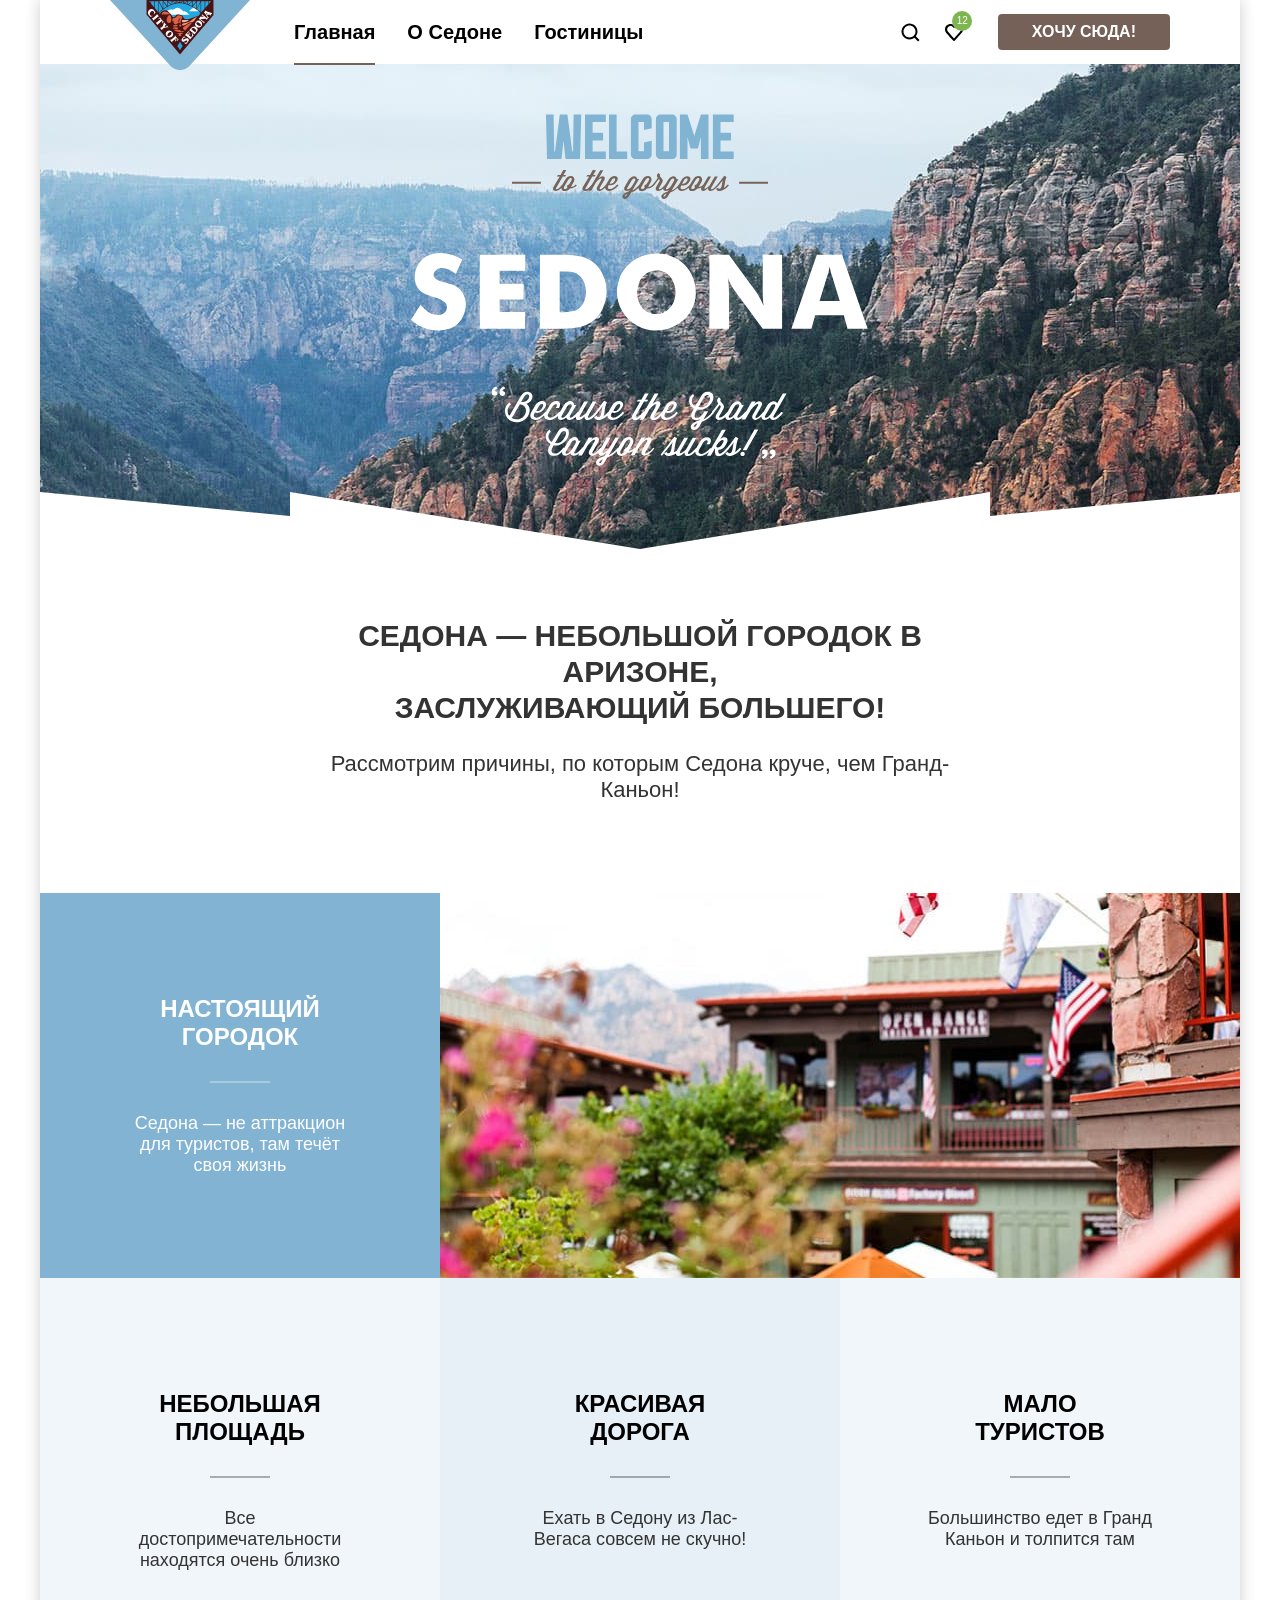
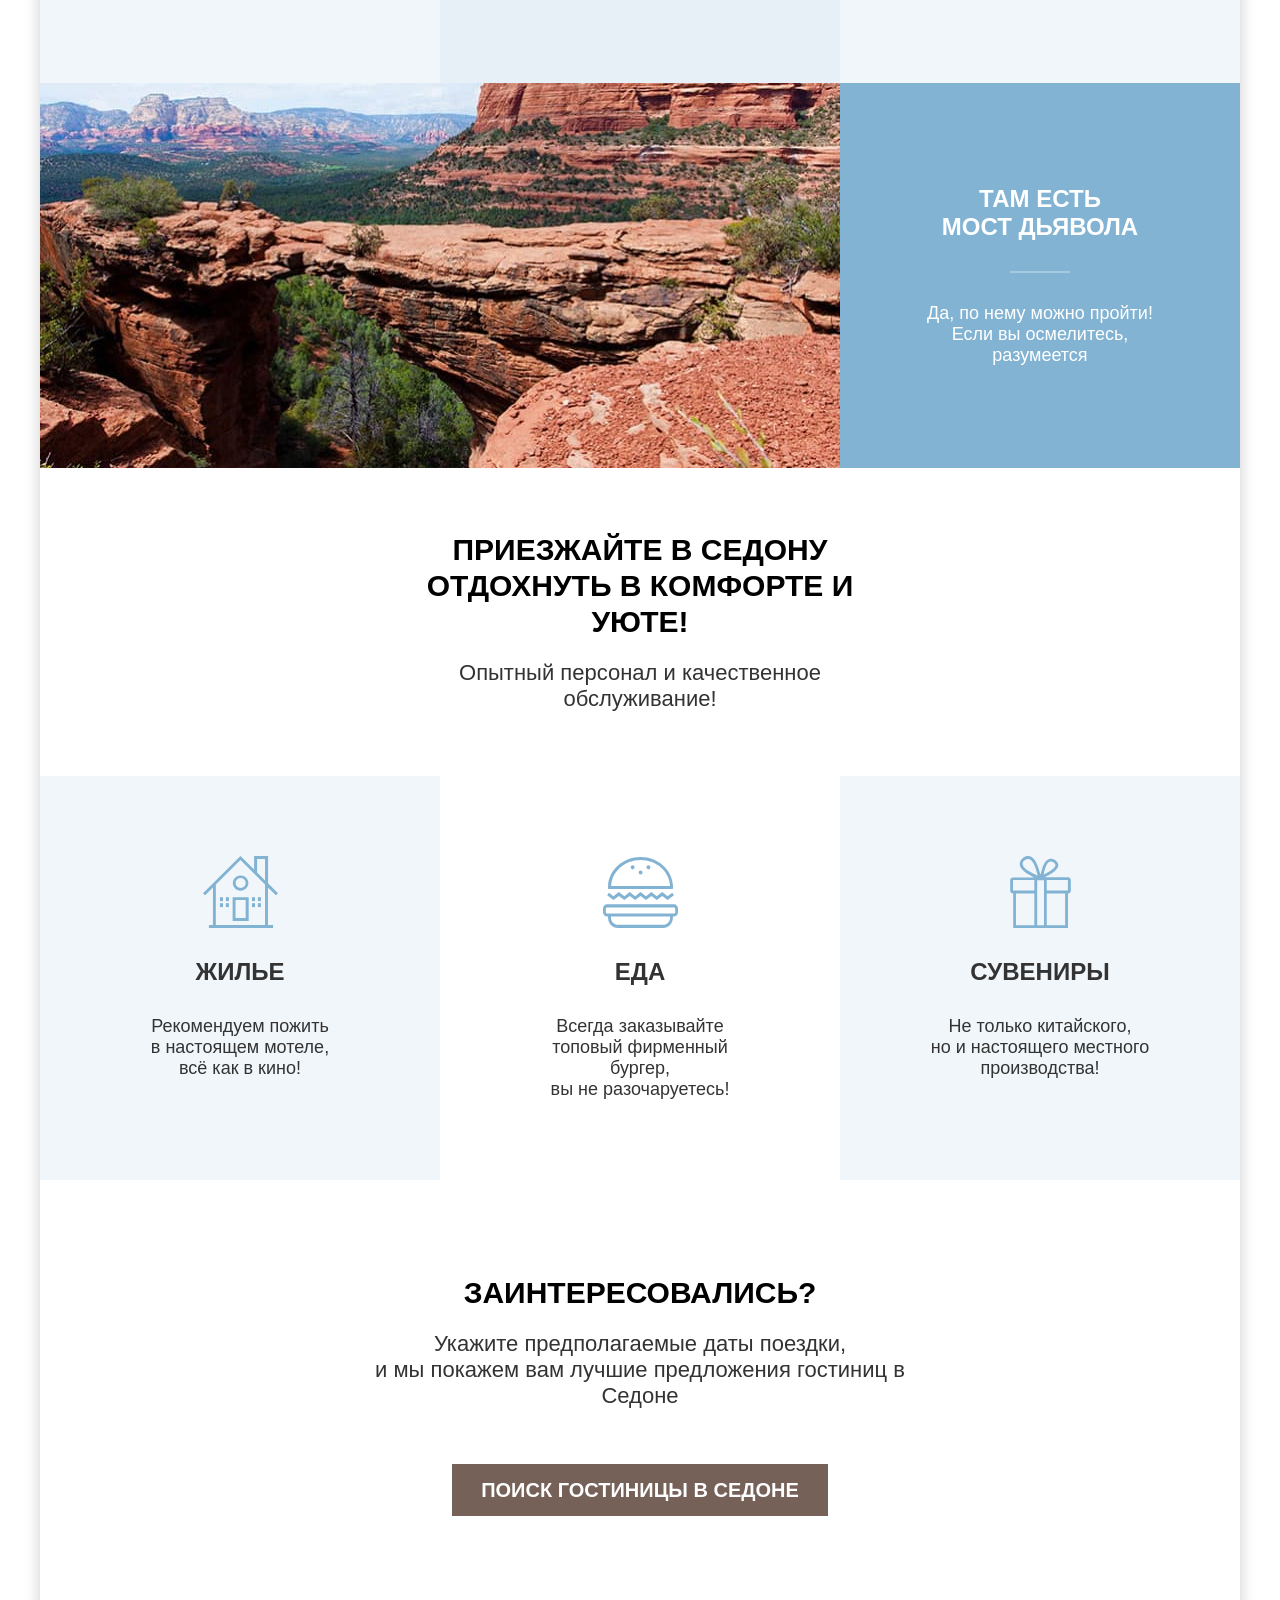
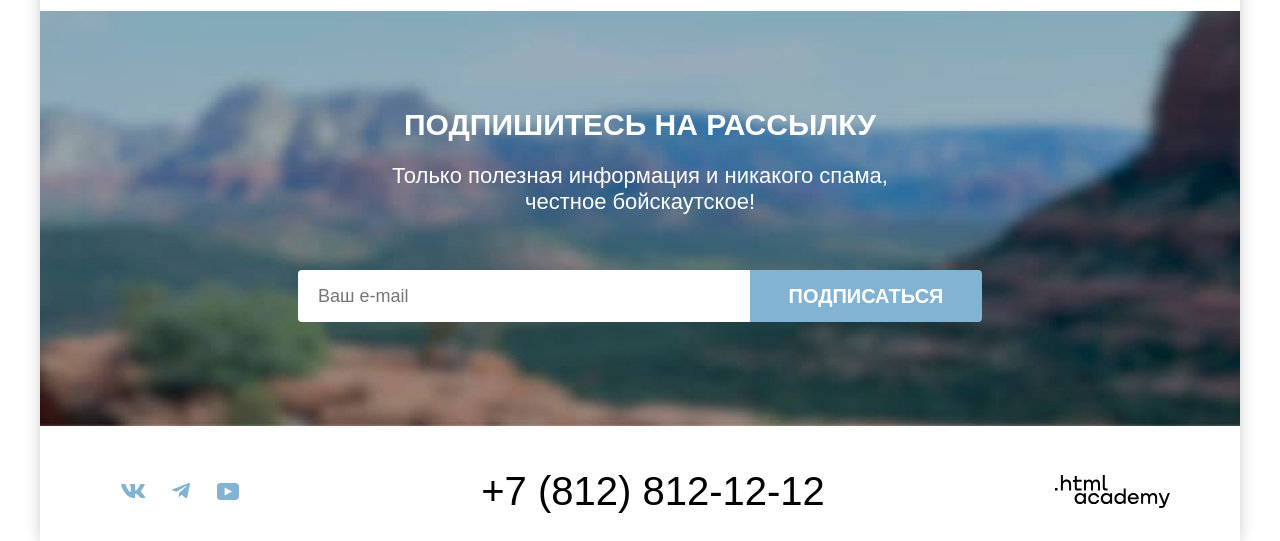
==== index.html @ 86e35dd7 "Merge pull request #1 from SvetLanna102/master" ====
<!doctype html>
<html lang="ru">

  <head>
    <meta charset="utf-8">
    <title>HTML Academy: Седона</title>
    <link rel="icon" sizes="32x32" href="favicon.ico">
    <link rel="stylesheet" href="styles/styles.css">
  </head>

  <body>
    <div class="page-container">
      <header data-test="header" class="header-page">

        <a class="navigation-logo" href="index.html">
          <img class="header-page-logo" src="images/logo-sedona.svg" width="140" height="70"
            alt="Логотип городка Седона">
        </a>
        <nav class="navigation">
          <ul class="navigation-list">
            <li class="navigation-item">
              <a class="navigation-link navgation-link-current" href="index.html" aria-current="page">Главная</a>
            </li>
            <li class="navigation-item">
              <a class="navigation-link" href="#">О Седоне</a>
            </li>
            <li class="navigation-item">
              <a class="navigation-link" href="catalog.html">Гостиницы</a>
            </li>
          </ul>
          <ul class="navigation-user">
            <li class="navigation-user-item">
              <a class="navigation-user-link navigation-link-search" href="#">
                <span class="visually-hidden">Поиск</span>
              </a>
            </li>
            <li class="navigation-user-item">
              <a class="navigation-user-link navigation-link-favourites" href="#">
                <span class="visually-hidden">Избранное</span>
                <span class="count">12</span>
              </a>
            </li>
            <li class="navigation-user-item">
              <a class="navigation-link-button" href="#">Хочу сюда!</a>
            </li>
          </ul>
        </nav>

      </header>
      <main data-test="main" class="main-container main-index">
        <section data-test="hero" class="hero">
          <h1 class="visually-hidden">О Седоне</h1>
          <img class="hero-img" src="images/welcome.svg" width="458" height="352"
            alt="Welcome to the gorgeous Sedona, because the Grand Canyon sucks!">
        </section>
        <section data-test="advantages" class="advantages">
          <h2 class="title">Седона — небольшой городок в Аризоне,<br> заслуживающий большего!</h2>
          <p class="text">Рассмотрим причины, по которым Седона круче, чем Гранд-Каньон!</p>
        </section>
        <section data-test="advantages" class="advantages-description">
          <h2 class="visually-hidden">Преимущества</h2>
          <ul class="advantages-list">
            <li class="advantages-item-foto">
              <div class="advantages-item-container">
                <h3 class="advantages-title-foto">Настоящий городок</h3>
                <p class="advantages-item-description-foto">
                  Седона — не аттракцион для туристов, там течёт своя жизнь
                </p>
              </div>
              <img class="images-street" src="images/photo-street-sedona.jpg" width="800" height="385"
                alt="Вид городка Седона">
            </li>
            <li class="advantages-item">
              <h3 class="advantages-title">Небольшая<br> площадь</h3>
              <p class="advantages-item-description">
                Все достопримечательности находятся очень близко
              </p>
            </li>
            <li class="advantages-item">
              <h3 class="advantages-title">Красивая<br> дорога</h3>
              <p class="advantages-item-description">Ехать в Седону из Лас-Вегаса совсем не скучно!
              </p>
            </li>
            <li class="advantages-item">
              <h3 class="advantages-title">Мало<br> туристов</h3>
              <p class="advantages-item-description">
                Большинство едет в Гранд Каньон и толпится там
              </p>
            </li>
            <li class="advantages-item-foto advantages-item-foto-reverse">
              <div class="advantages-item-container">
                <h3 class="advantages-title-foto">Там есть<br> мост дьявола</h3>
                <p class="advantages-item-description-foto">
                  Да, по нему можно пройти! Если вы осмелитесь, разумеется
                </p>
              </div>
              <img class="images-bridge" src="images/photo-devil-bridge.jpg" width="800" height="385"
                alt="Фото мост дьявола">
            </li>
          </ul>
        </section>
        <section data-test="service" class="services">
          <div class="invitation">
            <h2 class="services-title">
              Приезжайте в Седону отдохнуть в комфорте и уюте!
            </h2>
            <p class="services-description">
              Опытный персонал и качественное обслуживание!
            </p>
          </div>
          <ul class="services-list ">
            <li class="services-item services-item-housing">
              <h3 class="services-item-title">ЖИЛЬЕ</h3>
              <p class="services-item-description">
                Рекомендуем пожить<br> в настоящем мотеле,<br> всё как в кино!
              </p>
            </li>
            <li class="services-item services-item-food">
              <h3 class="services-item-title">ЕДА</h3>
              <p class="services-item-description">
                Всегда заказывайте<br> топовый фирменный бургер,<br> вы не разочаруетесь!
              </p>
            </li>
            <li class="services-item services-item-souvenirs">
              <h3 class="services-item-title">СУВЕНИРЫ</h3>
              <p class="services-item-description">
                Не только китайского,<br> но и настоящего местного<br> производства!
              </p>
            </li>
          </ul>
        </section>
        <section data-test="search" class="booking">
          <h2 class="booking-title">Заинтересовались?</h2>
          <p class="booking-description">
            Укажите предполагаемые даты поездки,<br> и мы покажем вам лучшие
            предложения гостиниц в Седоне
          </p>
          <button class="button-search" type="button">Поиск гостиницы в Седоне</button>
        </section>
        <section data-test="subscribe" class="subscribe">
          <h2 class="subscribe-title">Подпишитесь на рассылку</h2>
          <p class="subscribe-note">
            Только полезная информация и никакого спама,<br> честное бойскаутское!
          </p>
          <form class="subscribe-form" action="https://echo.htmlacademy.ru/" method="post">
            <label for="subscribe-email" class="visually-hidden">Email</label>
            <input class="subscribe-field" placeholder="Ваш e-mail" type="email" name="subscribe-email"
              id="subscribe-email" required>
            <button class="button subscribe-button" type="submit">
              Подписаться
            </button>
          </form>
        </section>
      </main>
      <footer data-test="footer" class="page-footer">
        <ul class="footer-social-list">
          <li class="footer-social-item">
            <a class="button-social-vk" href="https://vk.ru/htmlacademy">
              <span class="visually-hidden">ВКонтакте</span>
            </a>
          </li>
          <li class="footer-social-item">
            <a class="button-social-telegram" href="https://t.me/s/htmlacademy">
              <span class="visually-hidden">Телеграм</span>
            </a>
          </li>
          <li class="footer-social-item">
            <a class="button-social-youtube" href="https://www.youtube.com/c/HTMLAcademyRUS">
              <span class="visually-hidden">Ютуб</span>
            </a>
          </li>
        </ul>
        <a class="contacts-phone" href="tel:88128121212">+7 (812) 812-12-12</a>
        <a class="htmlacademy-link" href="https://htmlacademy.ru/">
          <span class="visually-hidden">"Логотип HTML academy"</span>
        </a>
      </footer>
    </div>
    <div class="modal-container modal-container-close">
      <div data-test="modal" class="modal modal-search">
        <section class="modal-content">
          <h2 class="modal-title">Поиск гостиницы в Седоне</h2>
          <button class="modal-close-button" type="button"><span class="visually-hidden">Закрыть</span>
          </button>
        </section>
        <form class="form-search-hotel" action="https://echo.htmlacademy.ru/" method="post">
          <div class="modal-field-group">
            <div class="input-row">
              <label class="modal-label" for="arrival-date">Дата Заезда:</label>
              <div class="input-wrapper">
                <input class="modal-input" type="text" name="check-in" id="arrival-date" value="27 апреля 2020"
                  placeholder="Укажите дату" required>
              </div>
            </div>
            <span class="modal-error-text">Мы не можем отправить вас в прошлое.</span>
          </div>
          <div class="modal-field-group">
            <div class="input-row">
              <label class="modal-label" for="departure-date">Дата Выезда:</label>
              <div class="input-wrapper">
                <input class="modal-input" type="text" name="check-out" id="departure-date" value="1 сентября 2023"
                  placeholder="Укажите дату" required>
              </div>
            </div>
            <span class="modal-success-text">На эти даты есть свободные номера. Пока есть.</span>
          </div>
          <div class="modal-counters">
            <div class="counter-group">
              <label class="modal-label" for="adults">Взрослые:</label>
              <div class="counter">
                <button class="counter-button counter-minus" type="button" aria-label="Уменьшить">
                  <span class="icon-minus"></span>
                  <span class="visually-hidden">Меньше</span>
                </button>
                <input class="counter-input" type="number" name="adults" id="adults" value="2">
                <button class="counter-button counter-plus" type="button" aria-label="Увеличить">
                  <span class="icon-plus"></span>
                  <span class="visually-hidden">Увеличить</span>
                </button>
              </div>
            </div>
            <div class="counter-group counter-group-tooltip">
              <div class="label-with-tooltip">
                <span class="form-lable form-label-icon">
                  <label class="modal-label" for="children">Дети:</label>
                </span>
                <span class="tooltip">
                  <button class="tooltip-toggle" type="button" aria-labelledby="tooltip-label-date">
                    <svg class="tooltip-icon" xmlns="http://www.w3.org/2000/svg" width="26" height="26" fill="none"
                      viewBox="0 0 26 26">
                      <circle cx="13" cy="13" r="13" fill="#83b3d3" />
                      <path fill="#fff" fill-rule="evenodd" d="M12 7h2v2h-2zm2 12h-2v-9h2z" clip-rule="evenodd" />
                    </svg>
                    <span class="visually-hidden">Подсказка</span>
                  </button>
                  <span class="tooltip-text" role="tooltip" id="tooltip-label-date">Укажите количество детей, которые
                    будут с вами, возраст которых от 6 до 18 лет. Дети до 6 лет размещаются бесплатно.</span>
                </span>
              </div>
              <div class="counter">
                <button class="counter-button counter-minus" type="button" aria-label="Уменьшить">
                  <span class="icon-minus"></span>
                  <span class="visually-hidden">Уменьшить</span>
                </button>
                <input class="counter-input" type="number" name="children" id="children" value="2">
                <button class="counter-button counter-plus" type="button" aria-label="Увеличить">
                  <span class="icon-plus"></span>
                  <span class="visually-hidden">Увеличить</span>
                </button>
              </div>
            </div>
          </div>
          <button class="modal-search-button" type="submit">Найти</button>
        </form>
      </div>
    </div>
  </body>

</html>
---- styles/styles.css ----
@font-face {
  font-family: "PT Sans";
  font-weight: 400;
  font-style: normal;
  src: url("../fonts/ptsans-400.woff2") format("woff2");
  font-display: swap;
}

@font-face {
  font-family: "PT Sans";
  font-weight: 700;
  font-style: normal;
  src: url("../fonts/ptsans-700.woff2") format("woff2");
  font-display: swap;
}

body {
  margin: 0;
  font-family: "PT Sans", sans-serif;
  font-size: 22px;
  line-height: 26px;
  color: #333333;
  background-color: #ffffff;
  min-width: 1280px;
  min-height: 100%;
}

*,
*::before,
*::after {
  box-sizing: border-box;
}

html {
  height: 100%;
}

.page-container {
  box-shadow: 0 0 15px 0 rgba(0, 0, 0, 0.2);
  display: flex;
  flex-direction: column;
  min-height: 100vh;
  width: 1200px;
  margin: 0 auto;
}

.header-page {
  display: flex;
  margin: 0;
  padding: 0 70px;
  min-height: 64px;
  align-items: flex-start;
}

.header-page-logo {
  display: block;
}

.navigation {
  display: flex;
  flex-wrap: wrap;
  line-height: 24px;
  font-size: 20px;
  font-weight: 700;
  align-items: flex-start;
  min-height: 64px;
  width: 100%;
}

.navigation-logo {
  margin-right: 28px;
  margin-bottom: -6px;
  z-index: 1;
}

.navigation-logo:hover,
.navigation-logo:focus {
  opacity: 0.8;
  transform: scale(1.05);
}

.navigation-list {
  margin: 0;
  padding: 0;
  list-style-type: none;
  display: flex;
  flex-wrap: wrap;
  max-width: 500px;
}

.navgation-link-current {
  position: relative;
}

.navgation-link-current::after {
  content: "";
  position: absolute;
  left: 16px;
  right: 16px;
  height: 2px;
  bottom: -1px;
  background-color: #756257;
}

.navigation-link,
.navigation-user-link {
  display: block;
  text-decoration: none;
  color: #000000;
  text-align: center;
  padding: 20px 16px;

}

.navigation-link:hover,
.navigation-link:focus-visible {
  opacity: 0.7;
  transform: scale(1.05);
  border-bottom-color: #756257;
}

.navigation-user {
  margin: 0;
  padding: 0;
  list-style-type: none;
  display: flex;
  flex-wrap: wrap;
  margin-left: auto;
  max-width: 310px;
}

.navigation-user-item {
  min-width: 44px;
  min-height: 64px;
}

.navigation-user-link:hover,
.navigation-user-link:focus-visible {
  opacity: 0.7;
  transform: scale(1.05);
}

.navigation-link-favourites,
.navigation-link-search {
  display: block;
  flex-shrink: 0;
  width: 20px;
  height: 20px;
  padding: 22px 10px;
  background-repeat: no-repeat;
  background-position: center;
  box-sizing: content-box;
}

.navigation-link-search {
  background-image: url("../images/icons/search.svg");
}

.navigation-link-favourites {
  position: relative;
  background-image: url("../images/icons/heart.svg");
}

.navigation-link-button {
  display: block;
  font-size: 16px;
  line-height: 20px;
  font-weight: 700;
  color: #ffffff;
  background-color: #756157;
  text-decoration: none;
  text-transform: uppercase;
  padding: 8px 34px;
  border-radius: 4px;
  margin-left: 20px;
  margin-top: 14px;
}

.navigation-link-button:hover,
.navigation-link-button:focus {
  background-color: #615048;
}

.navigation-link-button:active,
.button-search:active {
  color: rgba(255, 255, 255, 0.3);
}

.card-hotel-more {
  font-size: 16px;
  line-height: 20px;
  font-weight: 700;
  color: #ffffff;
  background-color: #756157;
  text-decoration: none;
  text-transform: uppercase;
  padding: 8px;
  border-radius: 4px;
  text-align: center;
}

.card-hotel-more:hover {
  background-color: #615048;
}

.card-hotel-more:active {
  background: #756157;
  color: rgba(255, 255, 255, 0.3);
}

.count {
  font-size: 10px;
  line-height: 10px;
  font-weight: 400;
  color: #ffffff;
  position: absolute;
  background-color: #7db54f;
  text-align: center;
  border-radius: 50%;
  width: 20px;
  height: 20px;
  top: 11px;
  left: 45%;
  padding: 5px;
}

.visually-hidden {
  position: absolute;
  width: 1px;
  height: 1px;
  margin: -1px;
  padding: 0;
  border: 0;
  clip: rect(0 0 0 0);
  overflow: hidden;
}

.main-container {
  flex-grow: 1;
}

.hero {
  background-image: url("../images/divider.svg"), url("../images/background-welcome.jpg");
  background-color: rgba(131, 179, 211, 0.6);
  background-size: 100% auto;
  background-repeat: no-repeat;
  background-position: bottom, center;
  min-height: 485px;
  padding-top: 50px;
  text-align: center;
}

.hero-img {
  max-width: 100%;
  height: auto;
  object-fit: contain;
}

.hero-title {
  font-size: 30px;
  line-height: 36px;
  font-weight: 700;
  text-transform: uppercase;
}

.hero-text {
  font-size: 22px;
  line-height: 26px;
  font-weight: 400;
}

.title {
  font-size: 30px;
  line-height: 36px;
  font-weight: 700;
  text-transform: uppercase;
  margin: 0 auto 25px;
  text-align: center;
}

.text {
  font-size: 22px;
  line-height: 26px;
  font-weight: 400;
  color: #333333;
  text-align: center;
  margin: 0;
}

.advantages {
  max-width: 655px;
  min-height: 260px;
  margin: 0 auto;
  padding: 69px 0;
  text-align: center;
  margin-bottom: 21px;
}

.invitation {
  max-width: 505px;
  min-height: 245px;
  margin: 0 auto;
  padding: 64px 0;
}

.advantages-list {
  margin: 0;
  padding: 0;
  display: flex;
  flex-wrap: wrap;
  list-style: none;
}

.advantages-item-foto {
  color: #ffffff;
  background-color: #82b3d3;
  width: 100%;
  display: flex;
}

.advantages-title-foto {
  font-size: 24px;
  line-height: 28px;
  font-weight: 700;
  text-transform: uppercase;
  margin: 0;
  list-style-type: none;
  margin-bottom: 30px;
  position: relative;
}

.advantages-title-foto::after {
  content: "";
  display: block;
  margin: 30px auto 0;
  width: 60px;
  border-bottom: 2px solid rgba(255, 255, 255, 0.3);
}

.advantages-item {
  background-color: rgba(131, 179, 211, 0.12);
  width: 400px;
  min-height: 385px;
  text-align: center;
  display: flex;
  flex-direction: column;
  align-items: center;
  padding: 112px 84px;
}

.advantages-title::after {
  content: "";
  display: block;
  margin: 30px auto 0;
  width: 60px;
  border-bottom: 2px solid rgba(0, 0, 0, 0.3);
}

.advantages-item-foto-reverse {
  flex-direction: row-reverse;
}

.advantages-item:nth-child(3) {
  background-color: rgba(131, 179, 211, 0.2);
}

.advantages-title {
  font-size: 24px;
  line-height: 28px;
  font-weight: 700;
  color: #000000;
  text-transform: uppercase;
  margin: 0;
  margin-bottom: 30px;
}

.advantages-item-description {
  font-size: 18px;
  line-height: 21px;
  font-weight: 400;
  color: #333333;
  min-width: 231px;
  margin: 0;
}

.advantages-item-description-foto {
  font-size: 18px;
  line-height: 21px;
  font-weight: 400;
  margin: 0;
}

.advantages-item-container {
  width: 400px;
  padding: 102px 85px;
  display: flex;
  flex-direction: column;
  justify-content: center;
  align-items: center;
  text-align: center;
}

.images-street,
.images-bridge {
  width: 800px;
  height: auto;
  vertical-align: middle;
  object-fit: cover;
}

.services-title {
  font-size: 30px;
  line-height: 36px;
  font-weight: 700;
  color: #000000;
  text-transform: uppercase;
  text-align: center;
  margin: 0;
  padding: 0;
  margin-bottom: 20px;
}

.services-description {
  font-size: 22px;
  line-height: 26px;
  font-weight: 400;
  color: #333333;
  text-align: center;
  margin: 0;
  bottom: 0;
}

.services-list {
  display: flex;
  flex-wrap: wrap;
  list-style: none;
  margin: 0;
  padding: 0;
  min-height: 385px;
}

.services-item {
  background-color: rgba(131, 179, 211, 0.12);
  text-align: center;
  width: 400px;
  padding: 80px 85px;
}

.services-item-title {
  font-size: 24px;
  line-height: 28px;
  font-weight: 700;
  margin: 0;
  padding: 0;
  margin-bottom: 30px;
}

.services-item:nth-child(2) {
  background-color: #ffffff;
}

.services-item-description {
  font-size: 18px;
  line-height: 21px;
  font-weight: 400;
  color: #333333;
  margin: 0;
}

.services-item-housing::before {
  background-image: url("../images/icons/home-1.svg");
}

.services-item-food::before {
  background-image: url("../images/icons/food.svg");
}

.services-item-souvenirs::before {
  background-image: url("../images/icons/present.svg");
}

.services-item::before {
  content: "";
  background-repeat: no-repeat;
  background-position: center;
  background-size: contain;
  display: block;
  margin: auto;
  width: 75px;
  height: 72px;
  margin-bottom: 30px;
}

.booking {
  padding: 95px 300px;
  text-align: center;
}

.booking-title {
  font-size: 30px;
  line-height: 36px;
  font-weight: 700;
  color: #000000;
  text-transform: uppercase;
  margin: 0;
  margin-bottom: 20px;
}

.booking-description {
  font-size: 22px;
  line-height: 26px;
  font-weight: 400;
  color: #333333;
  margin: 0;
  margin-bottom: 55px;
}

.button-search {
  font-family: inherit;
  font-size: 20px;
  line-height: 36px;
  font-weight: 700;
  color: #ffffff;
  background-color: #756157;
  width: 376px;
  min-height: 52px;
  text-decoration: none;
  text-transform: uppercase;
  margin: 0;
  border: none;
}

.button-search:hover,
.button-search:focus {
  background-color: #615048;
}

.subscribe-form {
  display: flex;
  width: 100%;
  max-width: 684px;
  min-height: 52px;
}

.subscribe,
.subscribe-catalog {
  padding: 96px 258px 104px;
  text-align: center;
  min-height: 415px;
}

.subscribe {
  background-image: url("../images/background-filter.jpg");
  background-color: #82b3d3;
  background-repeat: no-repeat;
  background-position: center;
  background-size: cover;
}

.subscribe-title,
.subscribe-title-catalog {
  font-size: 30px;
  line-height: 36px;
  font-weight: 700;
  text-align: center;
  text-decoration: none;
  text-transform: uppercase;
  margin: 0;
  margin-bottom: 20px;
}

.subscribe-title {
  color: #ffffff;
}

.subscribe-description {
  margin: 0;
  margin-bottom: 54px;
}

.subscribe-note {
  font-size: 22px;
  line-height: 26px;
  font-weight: 400;
  color: #ffffff;
  text-align: center;
  text-decoration: none;
  margin: 0;
  margin-bottom: 55px;
}

.subscribe-button {
  font-family: inherit;
  font-size: 20px;
  line-height: 36px;
  font-weight: 700;
  color: #ffffff;
  text-transform: uppercase;
  background-color: #82b3d3;
  width: 232px;
  border-style: none;
  border-radius: 0 4px 4px 0;
}

.subscribe-button:hover,
.subscribe-button:focus {
  background-color: #68a2ca;
}

.subscribe-button:active {
  color: rgba(255, 255, 255, 0.3);
}

.subscribe-field:disabled {
  cursor: not-allowed;
}

.button-search:disabled,
.subscribe-button:disabled,
.button-apply:disabled,
.favorites:disabled,
.card-hotel-more:disabled {
  background-color: #e5e5e5;
  cursor: not-allowed;
  pointer-events: none;
}

.button-reset:disabled {
  opacity: 0.1;
}

.subscribe-field {
  flex-grow: 1;
  font-family: inherit;
  font-size: 18px;
  line-height: 24px;
  font-weight: 400;
  box-sizing: border-box;
  padding: 12px 20px;
  border-radius: 4px 0 0 4px;
  border-style: none;
}

.subscribe-field-catalog {
  background: #f2f2f2;
}

.page-footer {
  display: flex;
  justify-content: space-between;
  align-items: center;
  padding: 45px 70px 30px;
  max-width: 1200px;
}

.footer-social-list {
  display: flex;
  flex-wrap: wrap;
  margin: 0;
  padding: 0;
  list-style: none;
  max-width: 240px;
}

.button-social-vk,
.button-social-telegram,
.button-social-youtube {
  display: block;
  width: 47px;
  height: 40px;
  background-color: #83b3d3;
  -webkit-mask-repeat: no-repeat;
  mask-repeat: no-repeat;
  -webkit-mask-position: center;
  mask-position: center;
}

.button-social-vk {
  -web-mask-image: url("../images/social-vk.svg");
  mask-image: url("../images/social-vk.svg");
}

.button-social-telegram {
  -web-mask-image: url("../images/social-telegram.svg");
  mask-image: url("../images/social-telegram.svg");
}

.button-social-youtube {
  -web-mask-image: url("../images/social-youtube.svg");
  mask-image: url("../images/social-youtube.svg");
}

.button-social-vk:hover,
.button-social-vk:focus,
.button-social-telegram:hover,
.button-social-telegram:focus,
.button-social-youtube:hover,
.button-social-youtube:focus {
  background: #68a2ca;
}

.button-social-vk:active,
.button-social-telegram:active,
.button-social-youtube:active {
  background: rgba(104, 162, 202, 0.3);
}

.contacts-phone {
  font-size: 40px;
  line-height: 40px;
  color: #000000;
  text-decoration: none;
  text-transform: uppercase;
  text-align: center;
  width: 400px;
}

.contacts-phone:hover,
.contacts-phone:focus {
  color: #756157;
}

.contacts-phone:active {
  color: rgba(117, 97, 87, 0.3);
}

.htmlacademy-link {
  display: block;
  mask-image: url("../images/logo-html-academy.svg");
  mask-repeat: no-repeat;
  mask-position: center;
  width: 115px;
  height: 35px;
  background: #000000;
}

.htmlacademy-link:hover,
.htmlacademy-link:focus {
  background: #756157;
}

.htmlacademy-link:active {
  background: rgba(117, 97, 87, 0.3);
}

.inner-header-title {
  font-size: 60px;
  line-height: 78px;
  font-weight: 700;
  color: #ffffff;
  text-decoration: none;
  margin: 0;
  margin-bottom: 8px;
}

.filter-content {
  background-image: url("../images/catalog-filter.jpg");
  background-repeat: no-repeat;
  background-position: center;
  background-color: #82b3d3;
  background-size: cover;
  min-height: 412px;
  padding: 35px 70px;
}

.breadcrumbs {
  display: flex;
  flex-wrap: wrap;
  margin: 0 0 40px 0;
  padding: 0;
  list-style-type: none;
  align-items: center;
}

.breadcrumbs-item {
  display: flex;
  align-items: center;
}

.breadcrumbs-link:hover,
.breadcrumbs-link-hotel:hover {
  opacity: 0.6;
}

.breadcrumbs-link:active,
.breadcrumbs-link-hotel:active {
  opacity: 0.3;
}

.breadcrumbs-link {
  display: block;
  background-image: url("../images/icons/house.svg");
  background-repeat: no-repeat;
  background-position: center;
  background-size: contain;
  width: 13px;
  height: 15px;
}

.breadcrumbs-item:not(:last-child)::after {
  content: "";
  display: block;
  background-image: url("../images/icons/vector-breadcrumbs.svg");
  background-repeat: no-repeat;
  background-position: center;
  background-size: contain;
  width: 8px;
  height: 11px;
  margin-left: 10px;
  margin-right: 10px;
}

.breadcrumbs-link-hotel {
  font-size: 16px;
  line-height: 21px;
  font-weight: 400;
  color: #ffffff;
  text-decoration: none;
}

.control {
  position: relative;
  display: block;
  padding-left: 36px;
  font-size: 18px;
  line-height: 23px;
  font-weight: 400;
  color: #ffffff;
}

.control:has(.control-input:disabled) {
  opacity: 0.3;
  pointer-events: none;
}

.control-mark {
  position: absolute;
  top: 1px;
  left: 0;
  width: 20px;
  height: 20px;
  background-color: #ffffff;
  border-radius: 4px;
  box-sizing: border-box;
  margin: 0;
  margin-top: 1.5px;
  margin-bottom: 1.5px;
}

.control-label {
  text-align: center;
}

.control-input[type="checkbox"]:checked + .control-mark::before {
  content: "";
  position: absolute;
  top: 50%;
  left: 50%;
  transform: translate(-50%, -50%);
  width: 12px;
  height: 12px;
  background-image: url("../images/icons/check-mark.svg");
  background-repeat: no-repeat;
  background-position: center;
  background-size: contain;
}

.control:hover .control-mark {
  background-color: rgba(255, 255, 255, 0.6);
  border-color: rgba(255, 255, 255, 0.6)
}

.control-input:focus-visible + .control-mark {
  outline: 3px solid #83b3d3;
}

.control:hover .control-label {
  color: rgba(255, 255, 255, 0.6);
}

.control-input[type="radio"] + .control-mark {
  border-radius: 50%;
}

.control-input[type="radio"]:checked + .control-mark::before {
  position: absolute;
  top: 5px;
  left: 5px;
  width: 10px;
  height: 10px;
  background: #3f5e72;
  border-radius: 50%;
  content: "";
}

.filter-content-title {
  font-size: 20px;
  line-height: 24px;
  font-weight: 700;
  color: #ffffff;
  margin-bottom: 32px;
  padding: 0;
}

.filter-content-list {
  margin: 0;
  padding: 0;
  display: flex;
  flex-direction: column;
  gap: 16px;
  list-style-type: none;
  min-width: 112px;
}

.filter-content-group {
  border: none;
  margin: 0;
  padding: 0;
  min-width: 150px;
}

.filter-complex {
  margin-right: 70px;
}

.filter-type-housing {
  margin-right: 140px;
}

.filter-cost {
  min-width: 288px;
  margin-right: 70px;
}

.catalog-filter {
  display: flex;
  align-items: flex-start;
  margin: 0;
  padding: 0;
}

.range-cost {
  display: flex;
  width: 288px;
}

.range-scale {
  position: relative;
  width: 100%;
  height: 4px;
  margin-top: 44px;
  background-color: rgba(255, 255, 255, 0.3);
}

.range-bar {
  position: absolute;
  height: 4px;
  background-color: #ffffff;
}

.range-toggle {
  position: absolute;
  width: 20px;
  height: 20px;
  background: #ffffff;
  border: none;
  border-radius: 5px;
  cursor: pointer;
}

.range-toggle:hover {
  background-color: #ffffff;
  box-shadow: 0 4px 10px 0 rgba(0, 0, 0, 0.25);
}

.range-toggle:focus {
  border: 3px solid #83b3d3;
  box-shadow: 0 4px 10px 0 rgba(0, 0, 0, 0.25);
  outline: none;
}

.range-toggle:active {
  border: 2px solid #83b3d3;
  box-shadow: 0 7px 15px 0 rgba(0, 0, 0, 0.4);
}

.toggle-min {
  top: -8px;
  left: 0;
}

.toggle-max {
  top: -8px;
  right: -2px;
}

.catalog-filter-label:not(:last-child) {
  display: flex;
  margin-right: 2px;
}

.field-price::-webkit-outer-spin-button,
.field-price::-webkit-inner-spin-button {
  appearance: none;
  margin: 0;
}

.catalog-filter-label {
  position: relative;
}

.price-filter-text {
  position: absolute;
  font-size: 18px;
  line-height: 24px;
  font-weight: 400;
  top: 12px;
  right: 20px;
  color: rgba(0, 0, 0, 0.3)
}

.field-price {
  font-family: inherit;
  font-size: 18px;
  line-height: 24px;
  font-weight: 700;
  width: 143px;
  height: 48px;
  outline: none;
  box-sizing: border-box;
  background-color: #f2f2f2;
  padding: 12px 40px 12px 20px;
  border-style: none;
  -moz-appearance: textfield;
}

.field-price:hover {
  background-color: #e5e5e5;
}

.field-price:focus {
  border: 3px solid #83b3d3;
}

.field-price-from {
  border-radius: 4px 0 0 4px;
}

.field-price-to {
  border-radius: 0 4px 4px 0;
}

.catalog-hotel-sorting {
  display: flex;
  align-items: center;
  margin-bottom: 40px;
}

.view-card-hotel-list {
  display: flex;
  flex-wrap: wrap;
  margin: 0;
  padding: 0;
  list-style-type: none;
  margin-left: auto;
}

.view-card-hotel-item {
  width: 48px;
  height: 48px;
  margin-right: 8px;
}

.view-card-hotel-item:last-child {
  margin-right: 0;
}

.view-sort {
  display: block;
  box-sizing: border-box;
  border-radius: 4px;
  width: 48px;
  height: 48px;
  background-repeat: no-repeat;
  background-position: center;
}

.view-sort-tile {
  background-image: url("../images/icons/view-icon-3.svg");
}

.view-sort-card {
  background-image: url("../images/icons/view-icon-2.svg");
  border: 2px solid #e5e5e5;
}

.view-sort-list {
  background-image: url("../images/icons/view-icon-1.svg");
  border: 2px solid #e5e5e5;
}

.view-sort:hover {
  border: 2px solid #000000;
}

.view-sort:focus {
  border: 2px solid #68a2ca;
  outline: none;
}

.card-hotel-list {
  display: grid;
  grid-template-columns: repeat(3, 1fr);
  gap: 20px;
  padding: 0;
  list-style: none;
  margin: 0;
  margin-bottom: 40px;
  position: relative;
}

.card-hotel-list::after {
  content: "";
  position: absolute;
  height: 1px;
  width: 1060px;
  background-color: #e5e5e5;
  top: 100%;
  margin-top: 40px;
}

.card-hotel-item {
  display: grid;
  grid-template-rows: 212px 1fr repeat(3, auto);
  grid-template-columns: 140px 140px;
  gap: 16px 20px;
  padding: 19px;
  border: 1px solid #e6e6e6;
  width: 340px;
  min-height: 438px;
}

.card-hotel-image:hover {
  opacity: 0.9;
}

.button-apply,
.button-reset {
  font-family: inherit;
  font-size: 16px;
  font-weight: 700;
  line-height: 20px;
  color: #ffffff;
  border-radius: 4px;
  min-width: 190px;
  min-height: 35px;
  text-align: center;
  text-transform: uppercase;
  border: none;
}

.button-apply {
  background: #82b3d3;
  margin-bottom: 32px;
}

.button-apply:hover {
  background: #68a2ca;
}

.button-apply:focus-visible {
  background-color: #68a2ca;
  color: #ffffff;
  outline: none;
}

.button-apply:active {
  background: #82b3d3;
  color: rgba(255, 255, 255, 0.3);
}

.button-reset {
  background-color: transparent;
}

.button-reset:hover {
  color: rgba(255, 255, 255, 0.8);
}

.button-reset:focus-visible {
  border: 3px solid #83b3d3;
  outline: none;
}

.button-reset:active {
  color: rgba(255, 255, 255, 0.3);
}

.filter-content-button {
  margin-left: auto;
  padding-top: 0;
  align-self: flex-end;
}

.catalog-hotel {
  padding: 50px 70px 60px;
}

.catalog-hotel-title {
  font-size: 30px;
  line-height: 36px;
  font-weight: 700;
  color: #000000;
  text-transform: uppercase;
  margin: 0;
  padding: 0;
  width: 538px;
}

.card-hotel-link {
  text-decoration: none;
  grid-column: 1/-1;
  grid-row: 1;
}

.card-hotel-title {
  font-size: 24px;
  line-height: 28px;
  font-weight: 700;
  color: #000000;
  margin: 0;
  grid-column: 1/-1;
  grid-row: 3;
}

.card-hotel-title-link {
  grid-column: 1/-1;
  grid-row: 2;
  text-decoration: none;
}

.card-hotel-title:hover {
  opacity: 0.9;
  transform: scale(1.02);
}

.select-catalog-hotel {
  font-family: inherit;
  font-size: 18px;
  line-height: 21px;
  color: #333333;
  display: block;
  width: 292px;
  height: 49px;
  appearance: none;
  border: 2px solid #e5e5e5;
  background-color: #ffffff;
  border-radius: 4px;
  padding: 12px 20px;
  background-image: url("../images/icons/vector.svg");
  background-repeat: no-repeat;
  background-size: 12px 7px;
  background-position: center right 20px;
}

.select-catalog-hotel:hover,
.select-catalog-hotel:focus-visible {
  border: 2px solid #68a2ca;
  outline: none;
}

.select-catalog-hotel:disabled {
  border-color: rgba(0, 0, 0, 0.3);
  cursor: not-allowed;
  opacity: 0.3;
}

.card-hotel-group,
.card-hotel-price {
  font-size: 18px;
  line-height: 21px;
  font-weight: 400;
  color: #333333;
  margin: 0;
}

.card-hotel-price {
  justify-self: end;
}

.card-hotel-image {
  object-fit: cover;
}

.favorites {
  font-family: inherit;
  font-size: 16px;
  line-height: 20px;
  font-weight: 700;
  color: #ffffff;
  background-color: #82b3d3;
  border: none;
  border-radius: 4px;
  min-height: 36px;
  text-align: center;
  text-transform: uppercase;
  padding: 8px 18px;

}

.favorites-active {
  background-color: #7db54f;
}

.favorites:hover,
.favorites:focus {
  background-color: #68a2ca;
}

.favorites:active {
  background: #82b3d3;
  color: rgba(255, 255, 255, 0.3);
}

.favorites-active:hover,
.favorites-active:focus {
  background-color: #6c9e42;
}

.favorites-active:active {
  background: #7db54f;
  color: rgba(255, 255, 255, 0.3);
}

.rating {
  font-size: 16px;
  line-height: 20px;
  font-weight: 400;
  color: #333333;
  text-transform: uppercase;
  background-color: #f2f2f2;
  border-radius: 4px;
  margin: 0;
  padding: 9px 10px 8px 23px;
  grid-column: 2/3;
  grid-row: 5;
  width: 140px;
  justify-self: end;
  align-self: center;
}

.pagination {
  display: flex;
  flex-wrap: wrap;
  margin: 0;
  padding: 0;
  list-style: none;
  min-width: 400px;
  padding-top: 40px;
}

.pagination-link {
  display: block;
  box-sizing: border-box;
  font-size: 20px;
  line-height: 36px;
  font-weight: 700;
  color: #ffffff;
  background-color: #82b3d3;
  min-width: 60px;
  height: 60px;
  text-decoration: none;
  text-align: center;
  margin-right: 8px;
  border-radius: 4px;
  padding: 11px;
}

.pagination-current {
  color: #000000;
  background-color: #f2f2f2;
}

.pagination-link:hover,
.pagination-link:focus {
  background: #68a2ca;
  border: 1px solid #82b3d3;
}

.pagination-link:active {
  background: #82b3d3;
  color: rgba(255, 255, 255, 0.3);
}

.ellipsis {
  display: block;
  margin: 0;
  width: 60px;
  height: 60px;
  text-align: center;
  margin-right: 8px;
  border-radius: 4px;
  padding: 10px;
  padding-top: 16px;
}

.stars {
  margin: 0;
  background-image: url("../images/icons/star.svg");
  background-repeat: space no-repeat;
  background-position: left center;
  background-size: 18px 17px;
}

.stars-two {
  width: 42px;
}

.stars-three {
  width: 66px;
}

.stars-four {
  width: 89px;
}

/* Модальное окно */
.modal-container {
  position: fixed;
  top: 0;
  left: 0;
  width: 100%;
  height: 100%;
  z-index: 100;
  display: flex;
  align-items: center;
  justify-content: center;
  background-color: rgba(242, 242, 242, 0.8);
}

.modal {
  position: relative;
  width: 717px;
  min-height: 576px;
  background-color: #ffffff;
  border-radius: 30px;
  padding: 64px 70px;
  box-shadow: 0 25px 50px rgba(0, 0, 0, 0.15);
  box-sizing: border-box;
}

.modal-content {
  display: flex;
  justify-content: space-between;
  align-items: flex-start;
  margin-bottom: 40px;
}

.modal-title {
  margin: 0;
  margin-bottom: 24px;
  font-size: 30px;
  line-height: 36px;
  font-weight: 700;
  color: #000000;
  text-transform: uppercase;
}

.modal-close-button {
  position: absolute;
  padding: 0;
  top: 64px;
  right: 52px;
  width: 52px;
  height: 52px;
  background-color: #f2f2f2;
  border: none;
  border-radius: 50%;
  cursor: pointer;
}

.modal-close-button::before {
  content: "";
  position: absolute;
  top: 50%;
  left: 50%;
  transform: translate(-50%, -50%);
  width: 14px;
  height: 14px;
  background-image: url("../images/icons/close.svg");
  background-repeat: no-repeat;
  background-position: center;
}

.modal-close-button:hover {
  background: #e5e5e5;
}

.modal-close-button:focus-visible {
  border: 3px solid #83b3d3;
  background: #e5e5e5;
  outline: none;
}

.modal-close-button:active {
  background: #e5e5e5;
}

.modal-close-button:active::before {
  opacity: 0.4;
}

.form-search-hotel {
  display: flex;
  flex-direction: column;
  gap: 23px;
}

.input-row {
  display: flex;
  align-items: center;
  justify-content: space-between;
  width: 100%;
}

.modal-label {
  font-family: "PT Sans", sans-serif;
  font-size: 20px;
  line-height: 24px;
  font-weight: 700;
  color: #000000;
  width: 120px;
  margin: 0;
}

.input-wrapper {
  position: relative;
  width: 440px;
  min-height: 48px;
}

.modal-input {
  width: 100%;
  padding: 12px 40px 12px 20px;
  background: #f2f2f2;
  border: none;
  border-radius: 4px;
  font-family: "PT Sans", sans-serif;
  font-size: 18px;
  line-height: 24px;
  font-weight: 700;
  color: #000000;
}

.modal-input:hover {
  background: #e5e5e5;
}

.modal-input:focus {
  outline: 3px solid #83b3d3;
  background: #e5e5e5;
}

.input-wrapper::after {
  content: "";
  position: absolute;
  top: 50%;
  right: 20px;
  transform: translateY(-50%);
  width: 20px;
  height: 20px;
  background-image: url("../images/icons/calendar.svg");
  background-repeat: no-repeat;
  background-position: center;
  opacity: 0.5;
  pointer-events: none;
}

.modal-error-text,
.modal-success-text {
  font-family: inherit;
  font-size: 16px;
  line-height: 21px;
  font-weight: 400;
  margin: 0 auto 0 137px;
  padding-left: 20px;
  min-width: 320px;
}

.modal-error-text {
  color: #ff5757;
}

.modal-counters {
  display: flex;
  justify-content: space-between;
  margin: 0;
}

.counter-group {
  display: flex;
  align-items: center;
  justify-content: space-between;
  width: 247px;
}

.counter-group-tooltip {
  width: 242px;
}

.counter-group .modal-label {
  width: auto;
}

.counter {
  display: flex;
  align-items: center;
  justify-content: space-between;
  width: 110px;
  height: 48px;
  background-color: #f2f2f2;
  border-radius: 4px;
  box-sizing: border-box;
}

.counter-button {
  display: flex;
  justify-content: center;
  align-items: center;
  width: 20px;
  height: 20px;
  padding: 0;
  margin: 0 10px;
  background-color: transparent;
  border: none;
  cursor: pointer;
  outline: none;
}

.icon-minus,
.icon-plus {
  display: block;
  width: 14px;
  height: 100%;
  background-color: rgba(117, 97, 87, 0.5);
  -webkit-mask-repeat: no-repeat;
  mask-repeat: no-repeat;
  -webkit-mask-position: center;
  mask-position: center;
  -webkit-mask-size: contain;
  mask-size: contain;
}

.icon-minus {
  -webkit-mask-image: url("../images/icons/minus1.svg");
  mask-image: url("../images/icons/minus1.svg");
}

.icon-plus {
  -webkit-mask-image: url("../images/icons/plus1.svg");
  mask-image: url("../images/icons/plus1.svg");
}

.counter-button:hover .icon-minus,
.counter-button:hover .icon-plus {
  background-color: #000000;
}

.counter-button:focus-visible {
  outline: 3px solid #82b3d3;
  border-radius: 4px;
  outline-offset: 2px;
}

.counter-button:active {
  opacity: 0.2;
}

.counter-input {
  width: 31px;
  height: 48px;
  border: none;
  background: transparent;
  text-align: center;
  font-family: "PT Sans", sans-serif;
  font-size: 18px;
  font-weight: 700;
  color: #000000;
}

.counter-input::-webkit-outer-spin-button,
.counter-input::-webkit-inner-spin-button {
  -webkit-appearance: none;
  margin: 0;
}

.counter-input:focus-visible {
  outline: none;
}

.modal-search-button {
  width: 100%;
  padding: 18px;
  margin: 0;
  margin-top: 25px;
  color: #ffffff;
  font-family: "PT Sans", sans-serif;
  font-size: 20px;
  line-height: 24px;
  font-weight: 700;
  text-transform: uppercase;
  border: none;
  border-radius: 10px;
  cursor: pointer;
  min-height: 60px;
  background: #83b3d3;
}

.modal-search-button:hover,
.modal-search-button:focus {
  background: #68a2ca;
  outline: none;
}

.modal-search-button:active {
  color: rgba(255, 255, 255, 0.3);
}

.label-with-tooltip {
  display: flex;
  align-items: center;
  gap: 10px;
}

.tooltip {
  position: relative;
}

.tooltip-toggle {
  border: none;
  background-color: transparent;
  padding: 0;
  margin: 0;
  display: flex;
  cursor: pointer;
  outline: none;
}

.tooltip-icon {
  display: block;
  width: 26px;
  height: 26px;
}

.tooltip-toggle:hover .tooltip-icon {
  color: #af7842;
}

.tooltip-text {
  position: absolute;
  top: 100%;
  left: 50%;
  transform: translateX(-50%);
  margin-top: 13px;
  max-width: 256px;
  min-height: 143px;
  padding: 19px 18px 18px 20px;
  background-color: #333333;
  color: #ffffff;
  font-size: 16px;
  line-height: 20px;
  font-weight: 400;
  border-radius: 10px;
  text-transform: none;
  width: max-content;
  box-shadow: 0 15px 30px 0 rgba(0, 0, 0, 0.3);
  z-index: 10;
  opacity: 0%;
  visibility: hidden;
  transition: opacity 0.2s ease;
}

.tooltip-text::before {
  content: "";
  position: absolute;
  top: -16px;
  left: 50%;
  transform: translateX(-50%);
  border: 8px solid transparent;
  border-bottom: 8px solid #333333;
}

.tooltip-toggle:hover + .tooltip-text,
.tooltip-toggle:focus + .tooltip-text {
  opacity: 100%;
  visibility: visible;
}

.form-label-icon {
  position: relative;
}

.modal-container-close {
  display: none;
}
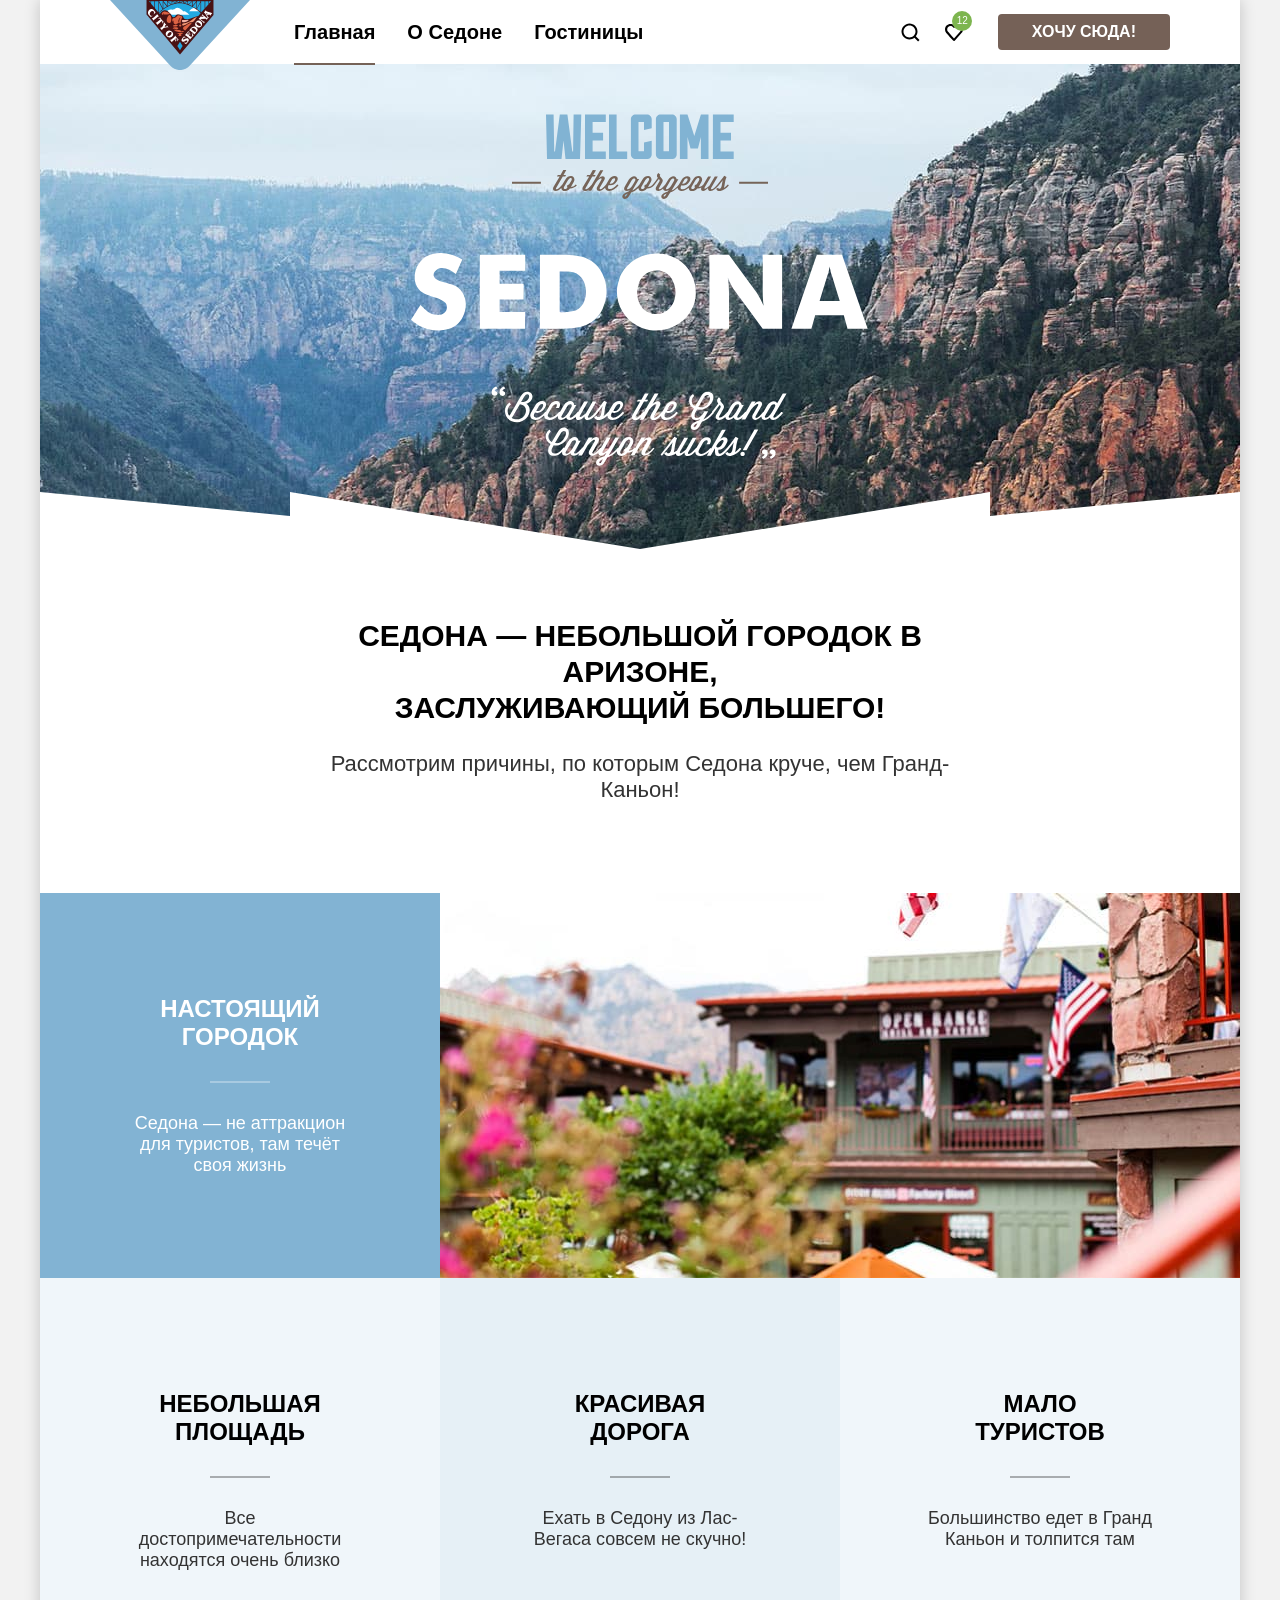
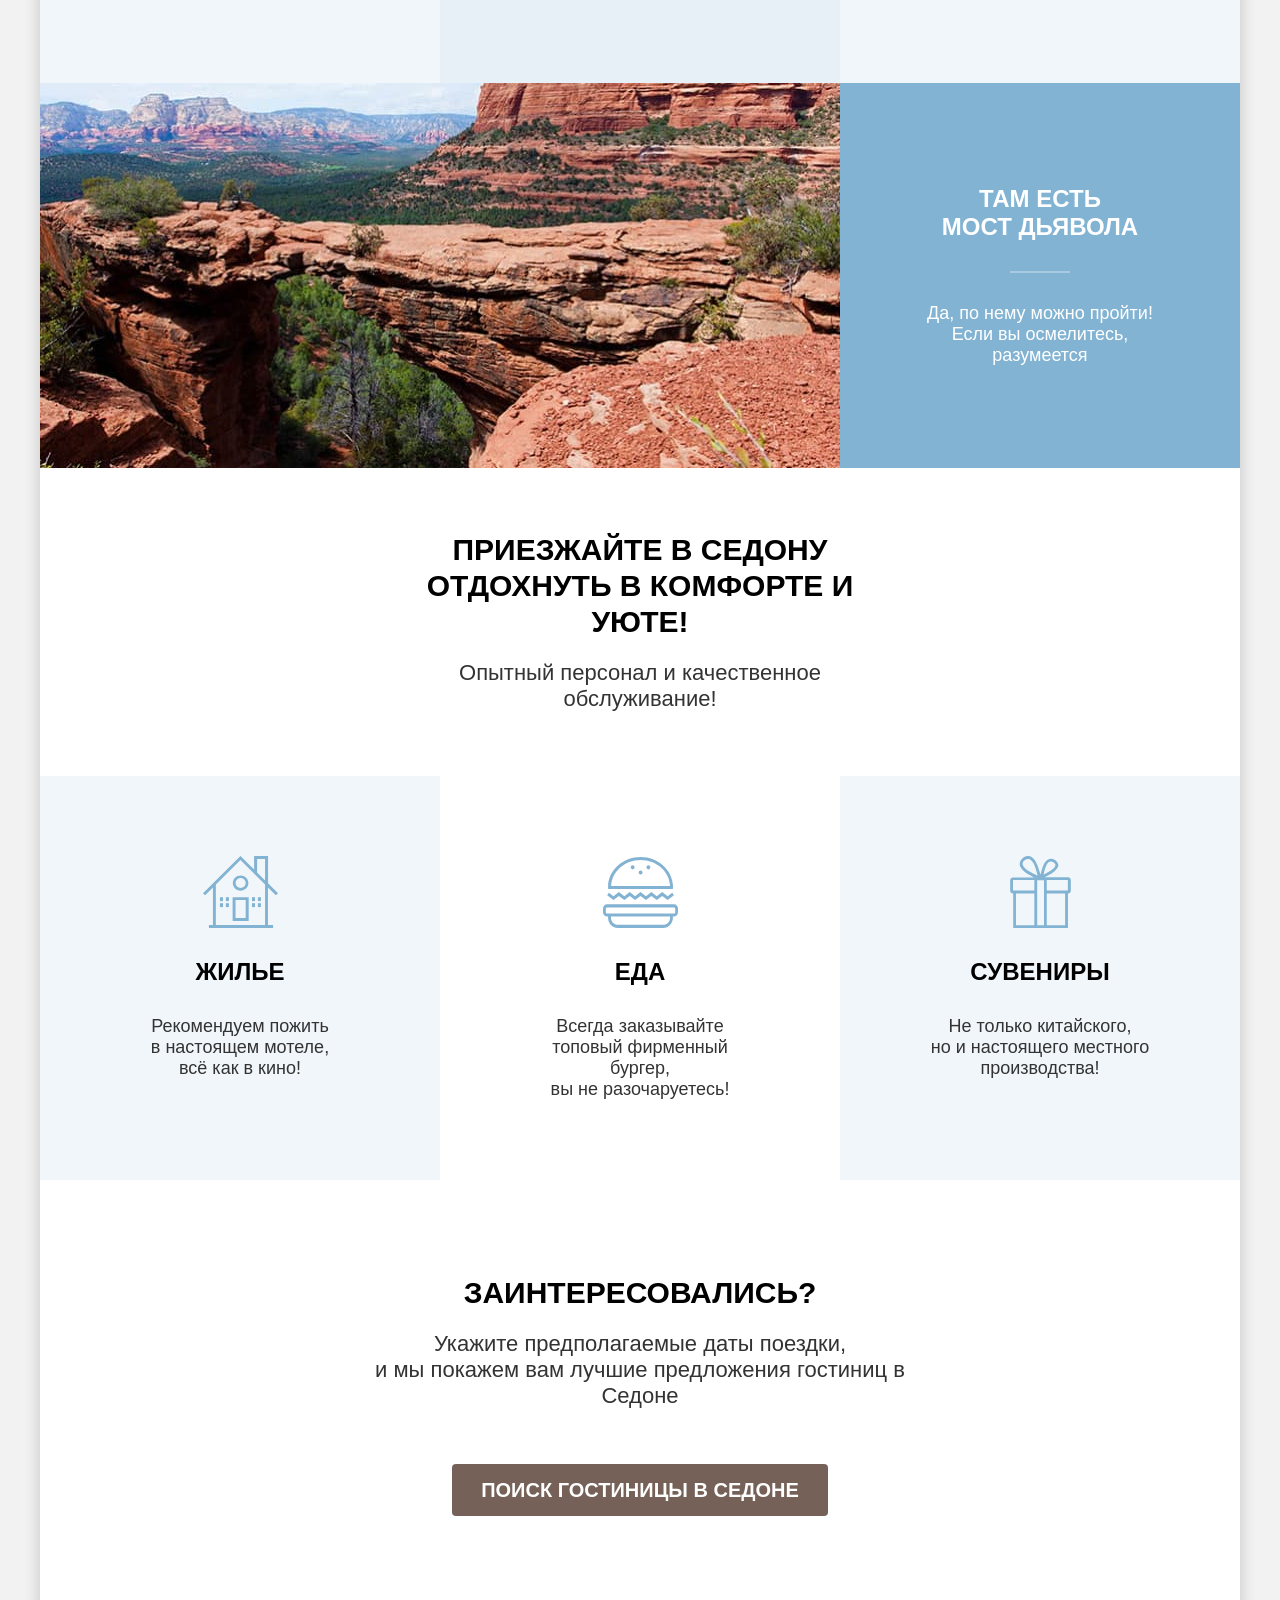
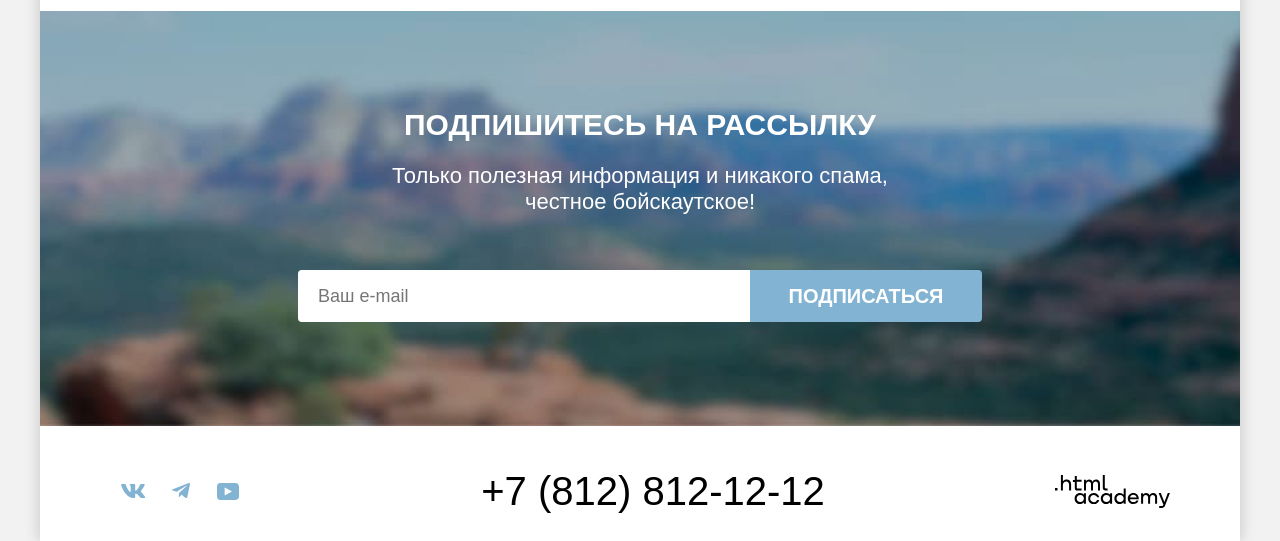
==== commit 0051382b: "Merge pull request #2 from SvetLanna102/master" ====
--- a/index.html
+++ b/index.html
@@ -11,7 +11,6 @@
   <body>
     <div class="page-container">
       <header data-test="header" class="header-page">
-
         <a class="navigation-logo" href="index.html">
           <img class="header-page-logo" src="images/logo-sedona.svg" width="140" height="70"
             alt="Логотип городка Седона">
@@ -171,7 +170,7 @@
           </li>
         </ul>
         <a class="contacts-phone" href="tel:88128121212">+7 (812) 812-12-12</a>
-        <a class="htmlacademy-link" href="https://htmlacademy.ru/">
+        <a class="htmlacademy-link" href="https://htmlacademy.ru/intensive/htmlcss">
           <span class="visually-hidden">"Логотип HTML academy"</span>
         </a>
       </footer>
@@ -209,13 +208,9 @@
               <label class="modal-label" for="adults">Взрослые:</label>
               <div class="counter">
                 <button class="counter-button counter-minus" type="button" aria-label="Уменьшить">
-                  <span class="icon-minus"></span>
-                  <span class="visually-hidden">Меньше</span>
                 </button>
                 <input class="counter-input" type="number" name="adults" id="adults" value="2">
                 <button class="counter-button counter-plus" type="button" aria-label="Увеличить">
-                  <span class="icon-plus"></span>
-                  <span class="visually-hidden">Увеличить</span>
                 </button>
               </div>
             </div>
@@ -239,13 +234,9 @@
               </div>
               <div class="counter">
                 <button class="counter-button counter-minus" type="button" aria-label="Уменьшить">
-                  <span class="icon-minus"></span>
-                  <span class="visually-hidden">Уменьшить</span>
                 </button>
                 <input class="counter-input" type="number" name="children" id="children" value="2">
                 <button class="counter-button counter-plus" type="button" aria-label="Увеличить">
-                  <span class="icon-plus"></span>
-                  <span class="visually-hidden">Увеличить</span>
                 </button>
               </div>
             </div>
--- a/styles/styles.css
+++ b/styles/styles.css
@@ -20,7 +20,7 @@
   font-size: 22px;
   line-height: 26px;
   color: #333333;
-  background-color: #ffffff;
+  background-color: #f2f2f2;
   min-width: 1280px;
   min-height: 100%;
 }
@@ -36,6 +36,7 @@
 }
 
 .page-container {
+  background-color: #ffffff;
   box-shadow: 0 0 15px 0 rgba(0, 0, 0, 0.2);
   display: flex;
   flex-direction: column;
@@ -276,6 +277,7 @@
   text-transform: uppercase;
   margin: 0 auto 25px;
   text-align: center;
+  color: #000000;
 }
 
 .text {
@@ -453,6 +455,8 @@
   margin: 0;
   padding: 0;
   margin-bottom: 30px;
+  text-transform: uppercase;
+  color: #000000;
 }
 
 .services-item:nth-child(2) {
@@ -528,6 +532,8 @@
   text-transform: uppercase;
   margin: 0;
   border: none;
+  border-radius: 4px;
+  cursor: pointer;
 }
 
 .button-search:hover,
@@ -551,9 +557,8 @@
 
 .subscribe {
   background-image: url("../images/background-filter.jpg");
-  background-color: #82b3d3;
+  background-color: rgba(131, 179, 211, 0.6);
   background-repeat: no-repeat;
-  background-position: center;
   background-size: cover;
 }
 
@@ -567,6 +572,10 @@
   text-transform: uppercase;
   margin: 0;
   margin-bottom: 20px;
+}
+
+.subscribe-title-catalog {
+  color: #000000;
 }
 
 .subscribe-title {
@@ -600,6 +609,7 @@
   width: 232px;
   border-style: none;
   border-radius: 0 4px 4px 0;
+  cursor: pointer;
 }
 
 .subscribe-button:hover,
@@ -757,7 +767,7 @@
   background-image: url("../images/catalog-filter.jpg");
   background-repeat: no-repeat;
   background-position: center;
-  background-color: #82b3d3;
+  background-color: rgba(131, 179, 211, 0.6);
   background-size: cover;
   min-height: 412px;
   padding: 35px 70px;
@@ -893,6 +903,11 @@
   content: "";
 }
 
+.control:active .control-mark,
+.control:active .control-label {
+  opacity: 0.3;
+}
+
 .filter-content-title {
   font-size: 20px;
   line-height: 24px;
@@ -1031,7 +1046,6 @@
   background-color: #f2f2f2;
   padding: 12px 40px 12px 20px;
   border-style: none;
-  -moz-appearance: textfield;
 }
 
 .field-price:hover {
@@ -1059,20 +1073,12 @@
 .view-card-hotel-list {
   display: flex;
   flex-wrap: wrap;
+  max-width: 208px;
   margin: 0;
   padding: 0;
   list-style-type: none;
-  margin-left: auto;
-}
-
-.view-card-hotel-item {
-  width: 48px;
-  height: 48px;
-  margin-right: 8px;
-}
-
-.view-card-hotel-item:last-child {
-  margin-right: 0;
+  margin-left: 70px;
+  gap: 8px;
 }
 
 .view-sort {
@@ -1087,6 +1093,7 @@
 
 .view-sort-tile {
   background-image: url("../images/icons/view-icon-3.svg");
+  border: 2px solid #000000;
 }
 
 .view-sort-card {
@@ -1106,6 +1113,10 @@
 .view-sort:focus {
   border: 2px solid #68a2ca;
   outline: none;
+}
+
+.view-sort:active {
+  border: 2px solid #000000;
 }
 
 .card-hotel-list {
@@ -1157,6 +1168,7 @@
   text-align: center;
   text-transform: uppercase;
   border: none;
+  cursor: pointer;
 }
 
 .button-apply {
@@ -1256,7 +1268,7 @@
   border: 2px solid #e5e5e5;
   background-color: #ffffff;
   border-radius: 4px;
-  padding: 12px 20px;
+  padding: 12px 48px 12px 20px;
   background-image: url("../images/icons/vector.svg");
   background-repeat: no-repeat;
   background-size: 12px 7px;
@@ -1305,6 +1317,7 @@
   text-align: center;
   text-transform: uppercase;
   padding: 8px 18px;
+  cursor: pointer;
 
 }
 
@@ -1374,6 +1387,7 @@
   margin-right: 8px;
   border-radius: 4px;
   padding: 11px;
+  border: 1px solid transparent;
 }
 
 .pagination-current {
@@ -1381,8 +1395,8 @@
   background-color: #f2f2f2;
 }
 
-.pagination-link:hover,
-.pagination-link:focus {
+.pagination-link:not(.pagination-current):hover,
+.pagination-link:not(.pagination-current):focus-visible {
   background: #68a2ca;
   border: 1px solid #82b3d3;
 }
@@ -1439,6 +1453,8 @@
 }
 
 .modal {
+  display: flex;
+  flex-direction: column;
   position: relative;
   width: 717px;
   min-height: 576px;
@@ -1447,6 +1463,8 @@
   padding: 64px 70px;
   box-shadow: 0 25px 50px rgba(0, 0, 0, 0.15);
   box-sizing: border-box;
+  max-height: 85vh;
+  overflow-y: auto;
 }
 
 .modal-content {
@@ -1582,9 +1600,13 @@
   font-size: 16px;
   line-height: 21px;
   font-weight: 400;
-  margin: 0 auto 0 137px;
+  margin: 4px auto 0 137px;
   padding-left: 20px;
-  min-width: 320px;
+  min-width: 400px;
+  display: block;
+  white-space: normal;
+  overflow-wrap: break-word;
+  word-break: break-word;
 }
 
 .modal-error-text {
@@ -1637,12 +1659,16 @@
   outline: none;
 }
 
-.icon-minus,
-.icon-plus {
+input[type="number"] {
+  -moz-appearance: textfield;
+}
+
+.counter-button::before {
+  content: "";
   display: block;
   width: 14px;
-  height: 100%;
-  background-color: rgba(117, 97, 87, 0.5);
+  height: 14px;
+  background-color: rgba(117, 97, 87, 0.3);
   -webkit-mask-repeat: no-repeat;
   mask-repeat: no-repeat;
   -webkit-mask-position: center;
@@ -1651,18 +1677,17 @@
   mask-size: contain;
 }
 
-.icon-minus {
-  -webkit-mask-image: url("../images/icons/minus1.svg");
-  mask-image: url("../images/icons/minus1.svg");
-}
-
-.icon-plus {
-  -webkit-mask-image: url("../images/icons/plus1.svg");
-  mask-image: url("../images/icons/plus1.svg");
-}
-
-.counter-button:hover .icon-minus,
-.counter-button:hover .icon-plus {
+.counter-button.counter-minus::before {
+  -webkit-mask-image: url("../images/icons/minus.svg");
+  mask-image: url("../images/icons/minus.svg");
+}
+
+.counter-button.counter-plus::before {
+  -webkit-mask-image: url("../images/icons/plus.svg");
+  mask-image: url("../images/icons/plus.svg");
+}
+
+.counter-button:hover::before {
   background-color: #000000;
 }
 
@@ -1700,6 +1725,7 @@
 
 .modal-search-button {
   width: 100%;
+  min-height: 60px;
   padding: 18px;
   margin: 0;
   margin-top: 25px;
@@ -1712,7 +1738,6 @@
   border: none;
   border-radius: 10px;
   cursor: pointer;
-  min-height: 60px;
   background: #83b3d3;
 }
 
